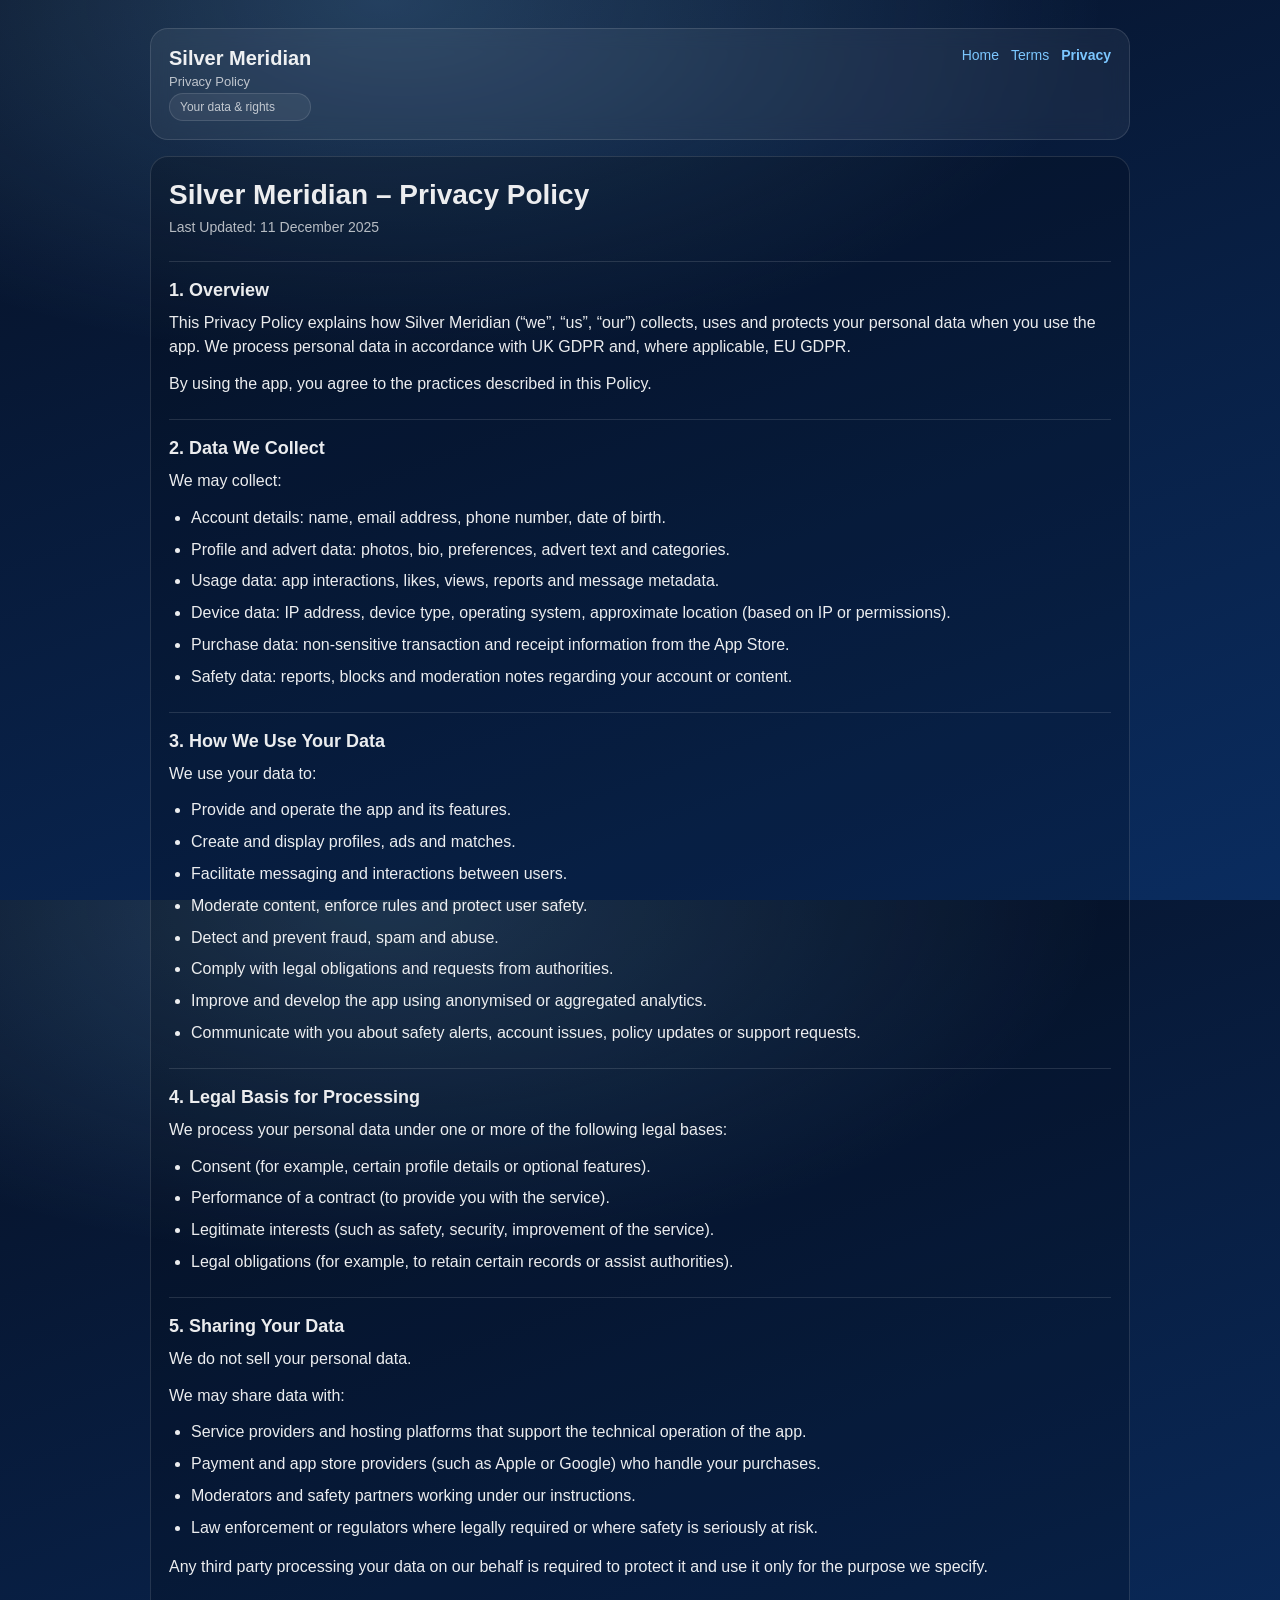
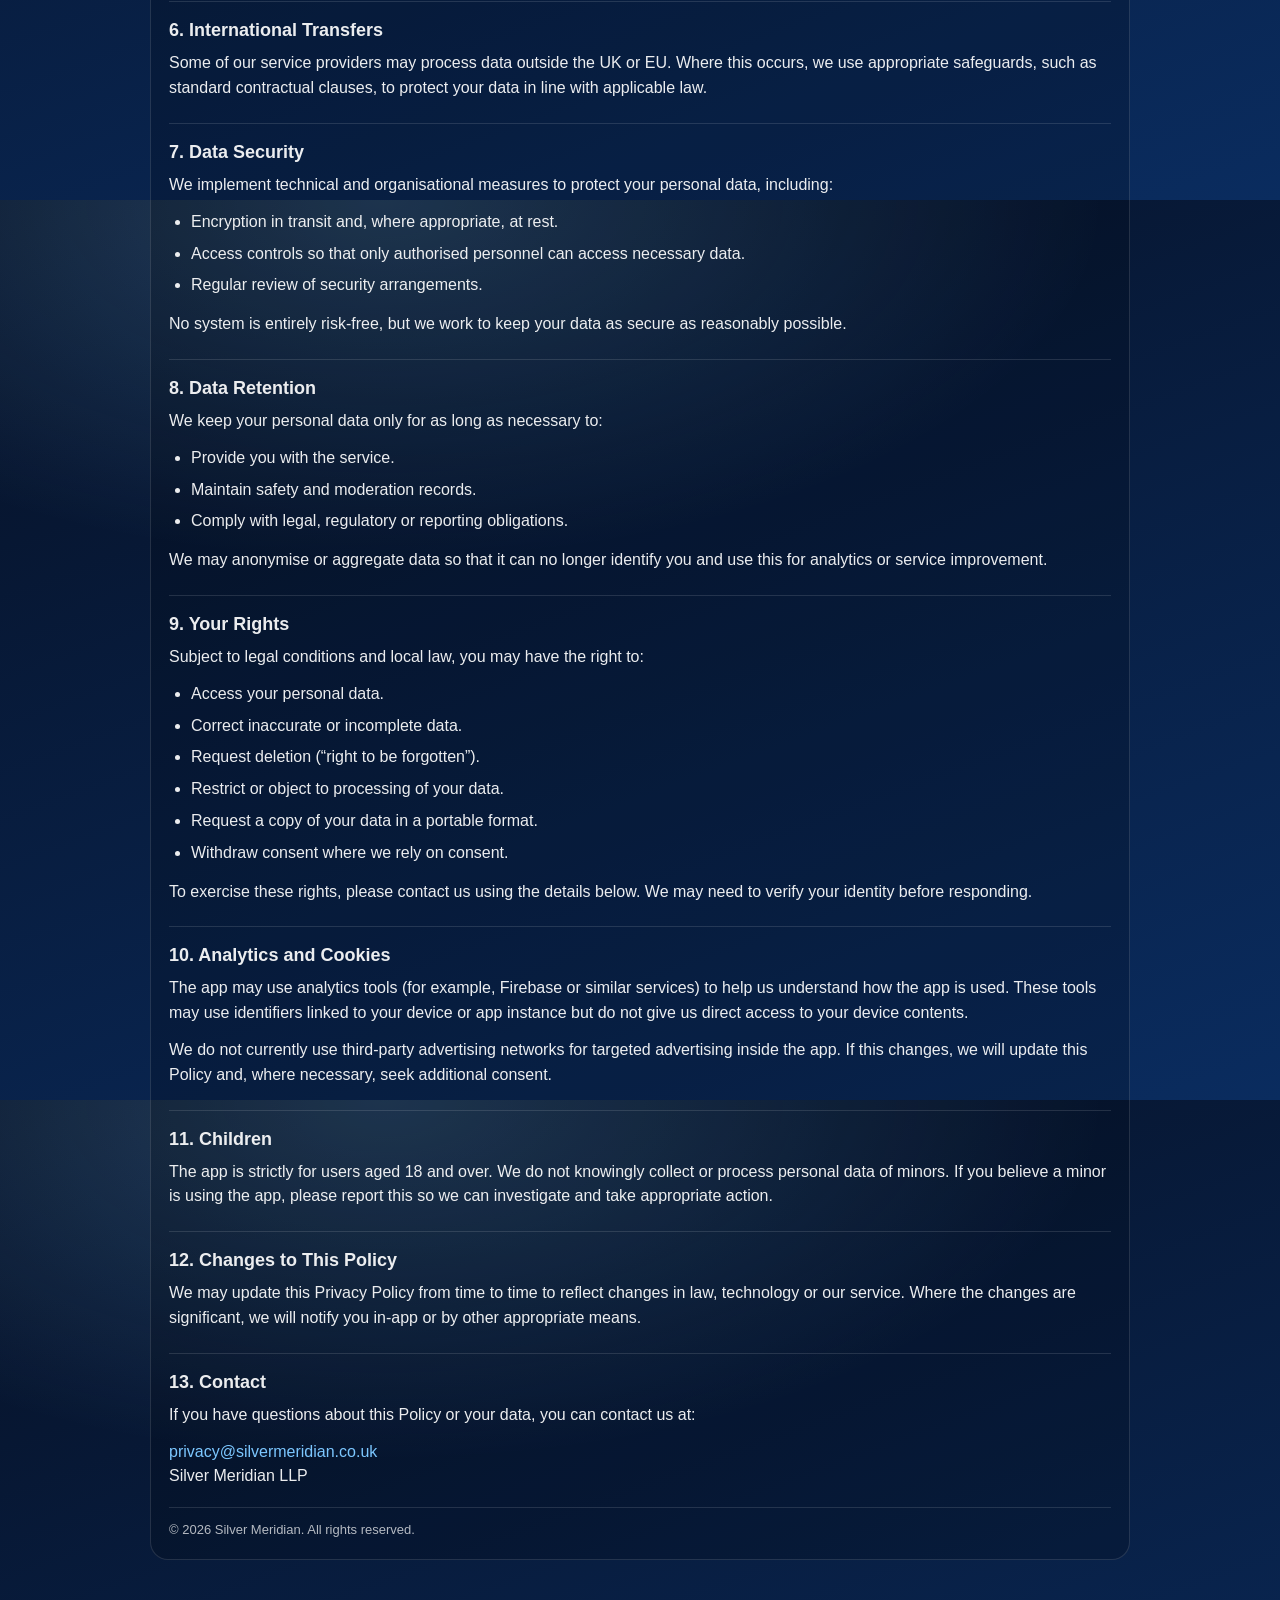
==== privacy.html @ e8e5d79b "Add Terms & Privacy pages" ====
<!doctype html>
<html lang="en-GB">
<head>
  <meta charset="utf-8" />
  <meta name="viewport" content="width=device-width, initial-scale=1" />
  <title>Silver Meridian — Privacy Policy</title>
  <meta name="description" content="Silver Meridian Privacy Policy." />
  <meta name="robots" content="index,follow" />
  <link rel="canonical" href="https://silvermeridian.co.uk/privacy.html" />

  <style>
    :root{
      --bg1:#061024;
      --bg2:#0A2C5F;
      --card: rgba(255,255,255,0.06);
      --text: rgba(255,255,255,0.92);
      --muted: rgba(255,255,255,0.70);
      --line: rgba(255,255,255,0.12);
      --accent:#7CC7FF;
    }
    html,body{height:100%;}
    body{
      margin:0;
      font-family: -apple-system, BlinkMacSystemFont, "Segoe UI", Roboto, Arial, sans-serif;
      color:var(--text);
      background: radial-gradient(1200px 600px at 30% 0%, rgba(124,199,255,0.25), transparent 60%),
                  linear-gradient(160deg, var(--bg1), var(--bg2));
    }
    a{color:var(--accent); text-decoration:none;}
    a:hover{text-decoration:underline;}
    .wrap{max-width: 980px; margin: 0 auto; padding: 28px 18px 56px;}
    header{
      border:1px solid var(--line);
      background: var(--card);
      backdrop-filter: blur(10px);
      border-radius: 18px;
      padding: 18px 18px;
      display:flex;
      gap:14px;
      align-items:flex-start;
      justify-content:space-between;
      flex-wrap:wrap;
    }
    .brand{display:flex; flex-direction:column; gap:4px;}
    .brand .title{font-size: 20px; font-weight: 700;}
    .brand .subtitle{font-size: 13px; color:var(--muted);}
    nav{display:flex; gap:12px; align-items:center; flex-wrap:wrap; font-size: 14px;}
    main{
      margin-top: 16px;
      border:1px solid var(--line);
      background: rgba(0,0,0,0.18);
      border-radius: 18px;
      padding: 22px 18px;
    }
    h1{margin: 0 0 6px; font-size: 28px;}
    .updated{margin: 0 0 18px; color:var(--muted); font-size: 14px;}
    h2{
      margin: 22px 0 10px;
      font-size: 18px;
      border-top: 1px solid var(--line);
      padding-top: 18px;
    }
    p{margin: 0 0 12px; line-height: 1.55;}
    ul{margin: 10px 0 14px 22px; padding:0;}
    li{margin: 7px 0; line-height: 1.55;}
    .footer{
      margin-top: 18px;
      color: var(--muted);
      font-size: 13px;
      border-top: 1px solid var(--line);
      padding-top: 14px;
    }
    .pill{
      display:inline-block;
      font-size:12px;
      padding:6px 10px;
      border-radius: 999px;
      border:1px solid var(--line);
      background: rgba(255,255,255,0.06);
      color: var(--muted);
    }
  </style>
</head>

<body>
  <div class="wrap">
    <header>
      <div class="brand">
        <div class="title">Silver Meridian</div>
        <div class="subtitle">Privacy Policy</div>
        <div class="pill">Your data &amp; rights</div>
      </div>

      <nav aria-label="Legal navigation">
        <a href="/index.html">Home</a>
        <a href="/terms.html">Terms</a>
        <a href="/privacy.html" aria-current="page"><strong>Privacy</strong></a>
      </nav>
    </header>

    <main>
      <h1>Silver Meridian – Privacy Policy</h1>
      <p class="updated">Last Updated: 11 December 2025</p>

      <h2>1. Overview</h2>
      <p>This Privacy Policy explains how Silver Meridian (“we”, “us”, “our”) collects, uses and protects your personal data when you use the app. We process personal data in accordance with UK GDPR and, where applicable, EU GDPR.</p>
      <p>By using the app, you agree to the practices described in this Policy.</p>

      <h2>2. Data We Collect</h2>
      <p>We may collect:</p>
      <ul>
        <li>Account details: name, email address, phone number, date of birth.</li>
        <li>Profile and advert data: photos, bio, preferences, advert text and categories.</li>
        <li>Usage data: app interactions, likes, views, reports and message metadata.</li>
        <li>Device data: IP address, device type, operating system, approximate location (based on IP or permissions).</li>
        <li>Purchase data: non-sensitive transaction and receipt information from the App Store.</li>
        <li>Safety data: reports, blocks and moderation notes regarding your account or content.</li>
      </ul>

      <h2>3. How We Use Your Data</h2>
      <p>We use your data to:</p>
      <ul>
        <li>Provide and operate the app and its features.</li>
        <li>Create and display profiles, ads and matches.</li>
        <li>Facilitate messaging and interactions between users.</li>
        <li>Moderate content, enforce rules and protect user safety.</li>
        <li>Detect and prevent fraud, spam and abuse.</li>
        <li>Comply with legal obligations and requests from authorities.</li>
        <li>Improve and develop the app using anonymised or aggregated analytics.</li>
        <li>Communicate with you about safety alerts, account issues, policy updates or support requests.</li>
      </ul>

      <h2>4. Legal Basis for Processing</h2>
      <p>We process your personal data under one or more of the following legal bases:</p>
      <ul>
        <li>Consent (for example, certain profile details or optional features).</li>
        <li>Performance of a contract (to provide you with the service).</li>
        <li>Legitimate interests (such as safety, security, improvement of the service).</li>
        <li>Legal obligations (for example, to retain certain records or assist authorities).</li>
      </ul>

      <h2>5. Sharing Your Data</h2>
      <p>We do not sell your personal data.</p>
      <p>We may share data with:</p>
      <ul>
        <li>Service providers and hosting platforms that support the technical operation of the app.</li>
        <li>Payment and app store providers (such as Apple or Google) who handle your purchases.</li>
        <li>Moderators and safety partners working under our instructions.</li>
        <li>Law enforcement or regulators where legally required or where safety is seriously at risk.</li>
      </ul>
      <p>Any third party processing your data on our behalf is required to protect it and use it only for the purpose we specify.</p>

      <h2>6. International Transfers</h2>
      <p>Some of our service providers may process data outside the UK or EU. Where this occurs, we use appropriate safeguards, such as standard contractual clauses, to protect your data in line with applicable law.</p>

      <h2>7. Data Security</h2>
      <p>We implement technical and organisational measures to protect your personal data, including:</p>
      <ul>
        <li>Encryption in transit and, where appropriate, at rest.</li>
        <li>Access controls so that only authorised personnel can access necessary data.</li>
        <li>Regular review of security arrangements.</li>
      </ul>
      <p>No system is entirely risk-free, but we work to keep your data as secure as reasonably possible.</p>

      <h2>8. Data Retention</h2>
      <p>We keep your personal data only for as long as necessary to:</p>
      <ul>
        <li>Provide you with the service.</li>
        <li>Maintain safety and moderation records.</li>
        <li>Comply with legal, regulatory or reporting obligations.</li>
      </ul>
      <p>We may anonymise or aggregate data so that it can no longer identify you and use this for analytics or service improvement.</p>

      <h2>9. Your Rights</h2>
      <p>Subject to legal conditions and local law, you may have the right to:</p>
      <ul>
        <li>Access your personal data.</li>
        <li>Correct inaccurate or incomplete data.</li>
        <li>Request deletion (“right to be forgotten”).</li>
        <li>Restrict or object to processing of your data.</li>
        <li>Request a copy of your data in a portable format.</li>
        <li>Withdraw consent where we rely on consent.</li>
      </ul>
      <p>To exercise these rights, please contact us using the details below. We may need to verify your identity before responding.</p>

      <h2>10. Analytics and Cookies</h2>
      <p>The app may use analytics tools (for example, Firebase or similar services) to help us understand how the app is used. These tools may use identifiers linked to your device or app instance but do not give us direct access to your device contents.</p>
      <p>We do not currently use third-party advertising networks for targeted advertising inside the app. If this changes, we will update this Policy and, where necessary, seek additional consent.</p>

      <h2>11. Children</h2>
      <p>The app is strictly for users aged 18 and over. We do not knowingly collect or process personal data of minors. If you believe a minor is using the app, please report this so we can investigate and take appropriate action.</p>

      <h2>12. Changes to This Policy</h2>
      <p>We may update this Privacy Policy from time to time to reflect changes in law, technology or our service. Where the changes are significant, we will notify you in-app or by other appropriate means.</p>

      <h2>13. Contact</h2>
      <p>If you have questions about this Policy or your data, you can contact us at:</p>
      <p>
        <a href="mailto:privacy@silvermeridian.co.uk">privacy@silvermeridian.co.uk</a><br />
        Silver Meridian LLP
      </p>

      <div class="footer">
        © <span id="y"></span> Silver Meridian. All rights reserved.
      </div>
    </main>
  </div>

  <script>
    document.getElementById("y").textContent = new Date().getFullYear();
  </script>
</body>
</html>
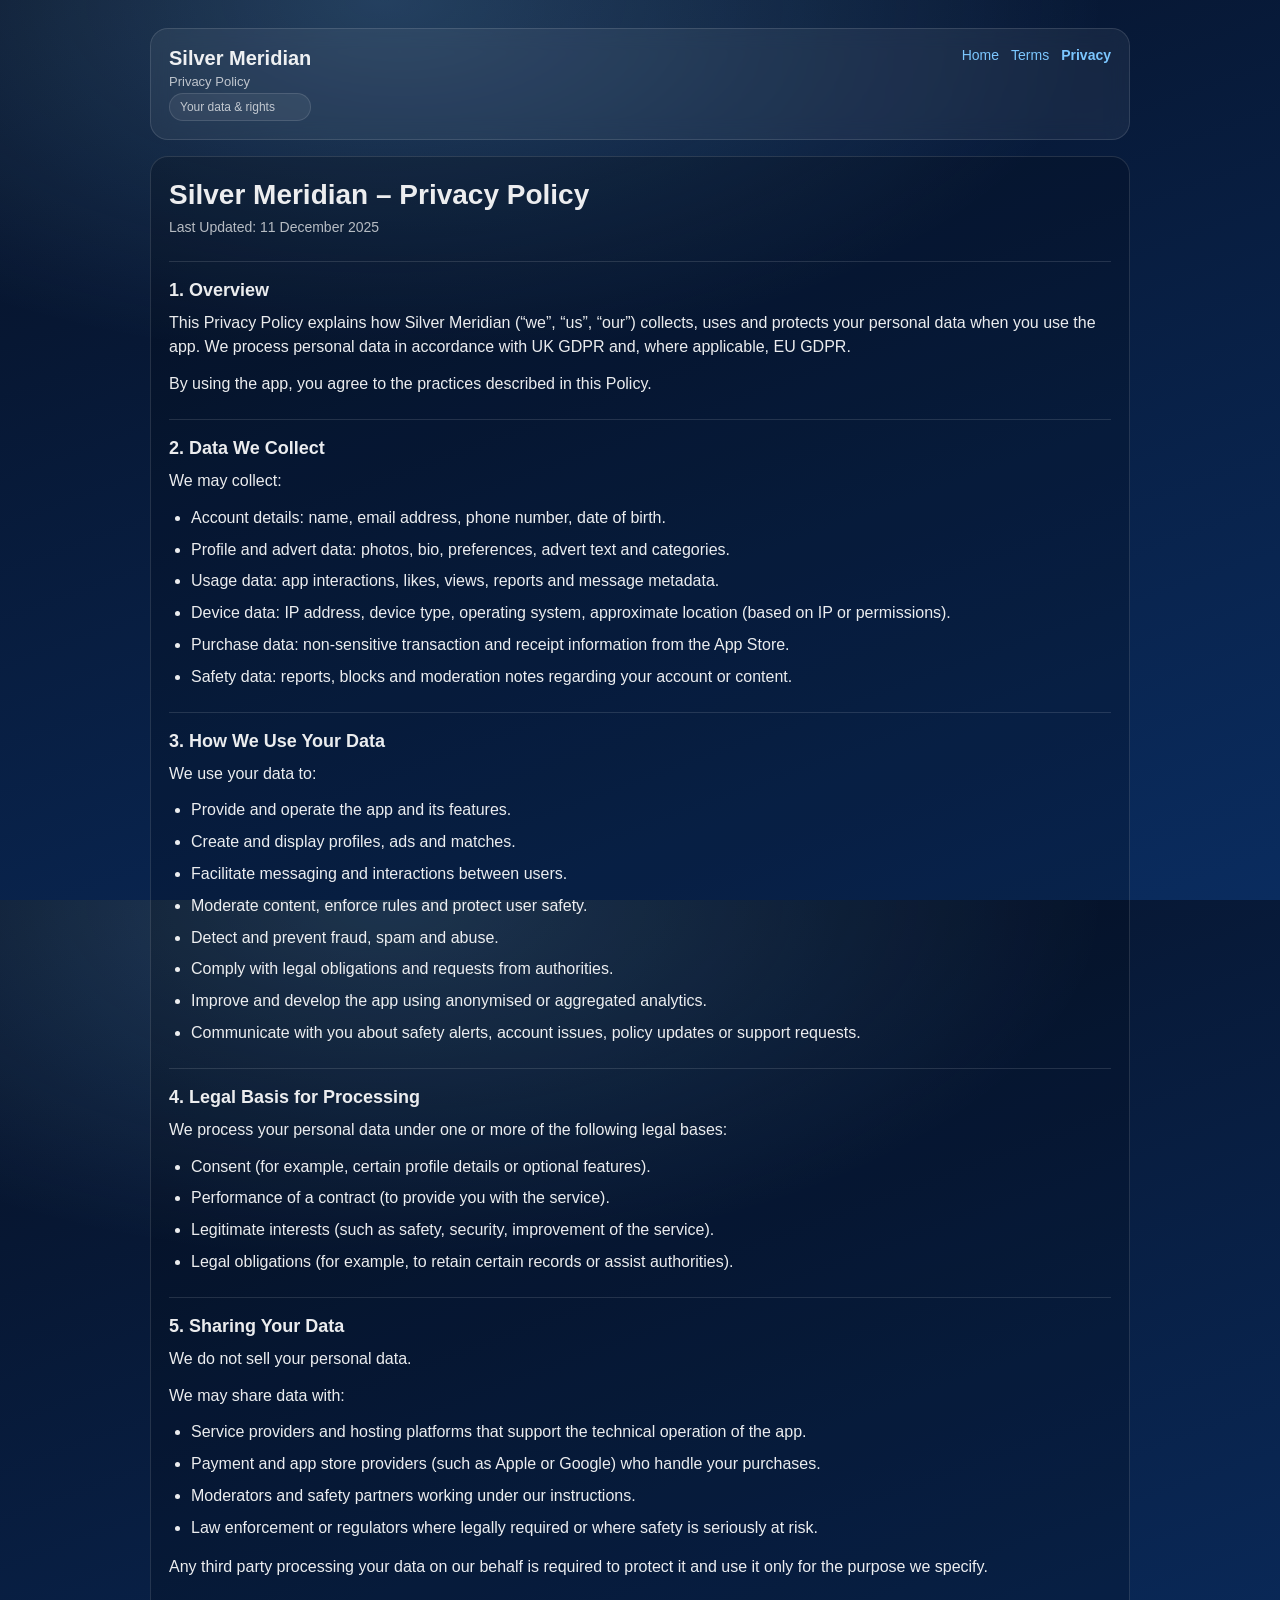
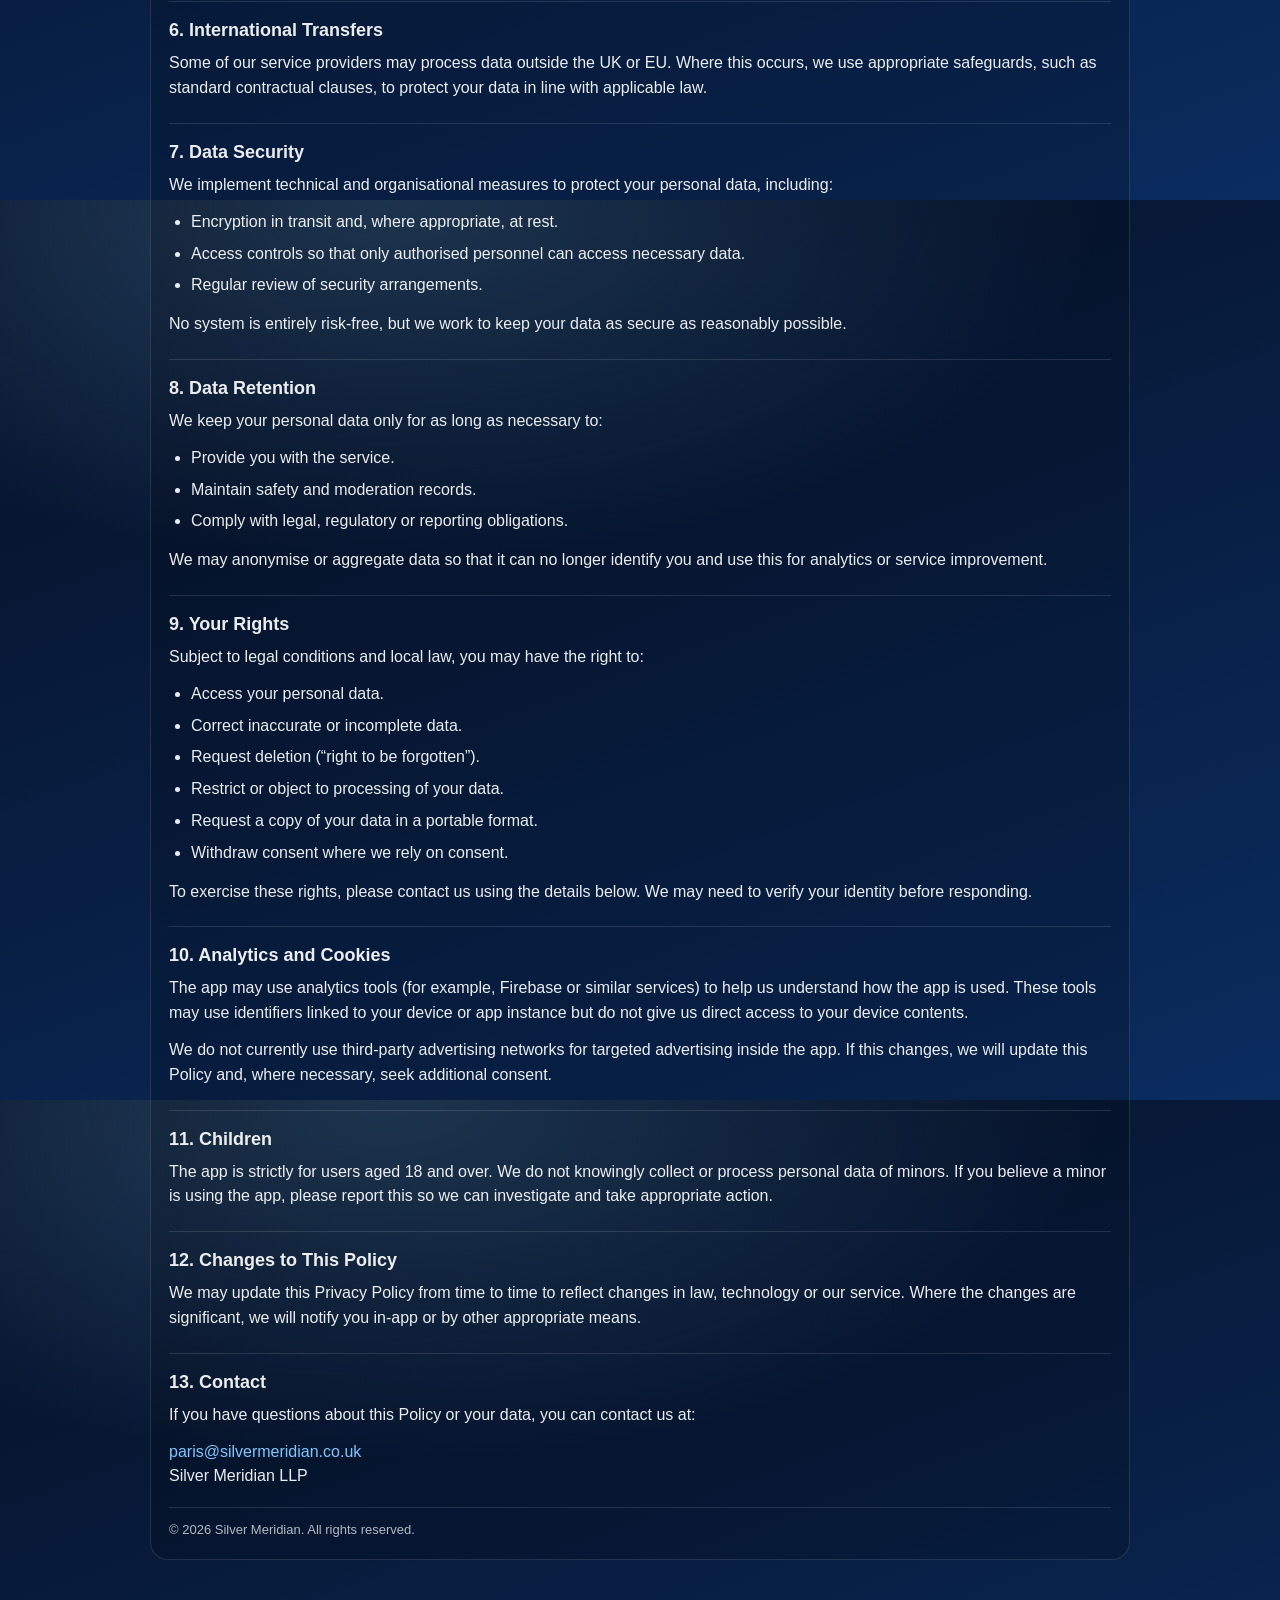
==== commit a1f405f7: "Update Silver Meridian contact email" ====
--- a/privacy.html
+++ b/privacy.html
@@ -196,7 +196,7 @@
       <h2>13. Contact</h2>
       <p>If you have questions about this Policy or your data, you can contact us at:</p>
       <p>
-        <a href="mailto:privacy@silvermeridian.co.uk">privacy@silvermeridian.co.uk</a><br />
+        <a href="mailto:paris@silvermeridian.co.uk">paris@silvermeridian.co.uk</a><br />
         Silver Meridian LLP
       </p>
 
